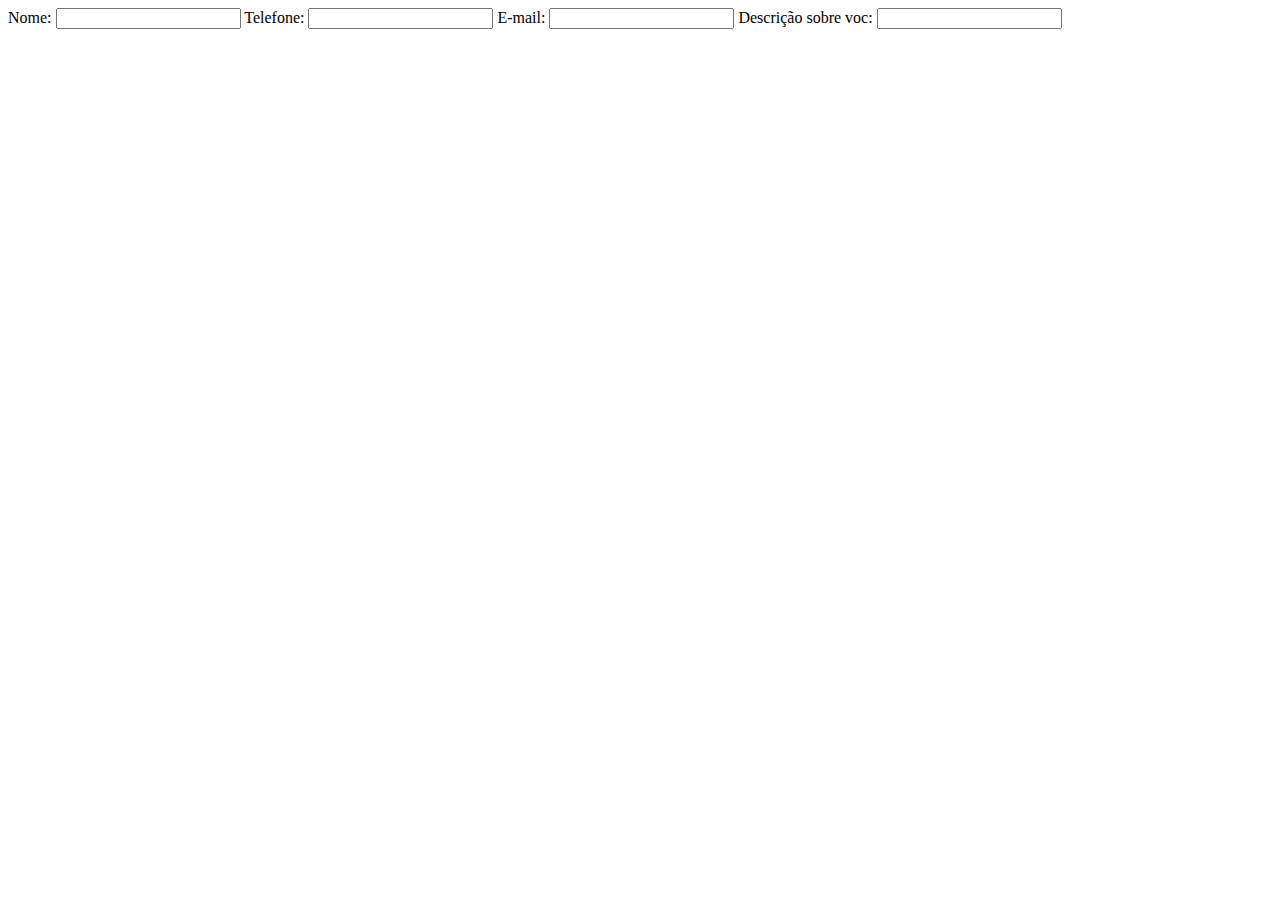
==== index.html @ 0bb5e3f6 "Comecei a fazer o formulário" ====
<!DOCTYPE html>
<html lang="pt-br">
<head>
    <meta charset="UTF-8">
    <meta name="viewport" content="width=device-width, initial-scale=1.0">
    <title>Formulário</title>
</head>
<body>
    <div>
        <form>
            <label>Nome:</label>
            <input type="text" />
            <label>Telefone:</label>
            <input type="tel" />
            <label>E-mail:</label>
            <input type="email" />
            <label>Descrição sobre voc:</label>
            <input type="text" />
        </form>
    </div>
</body>
</html>
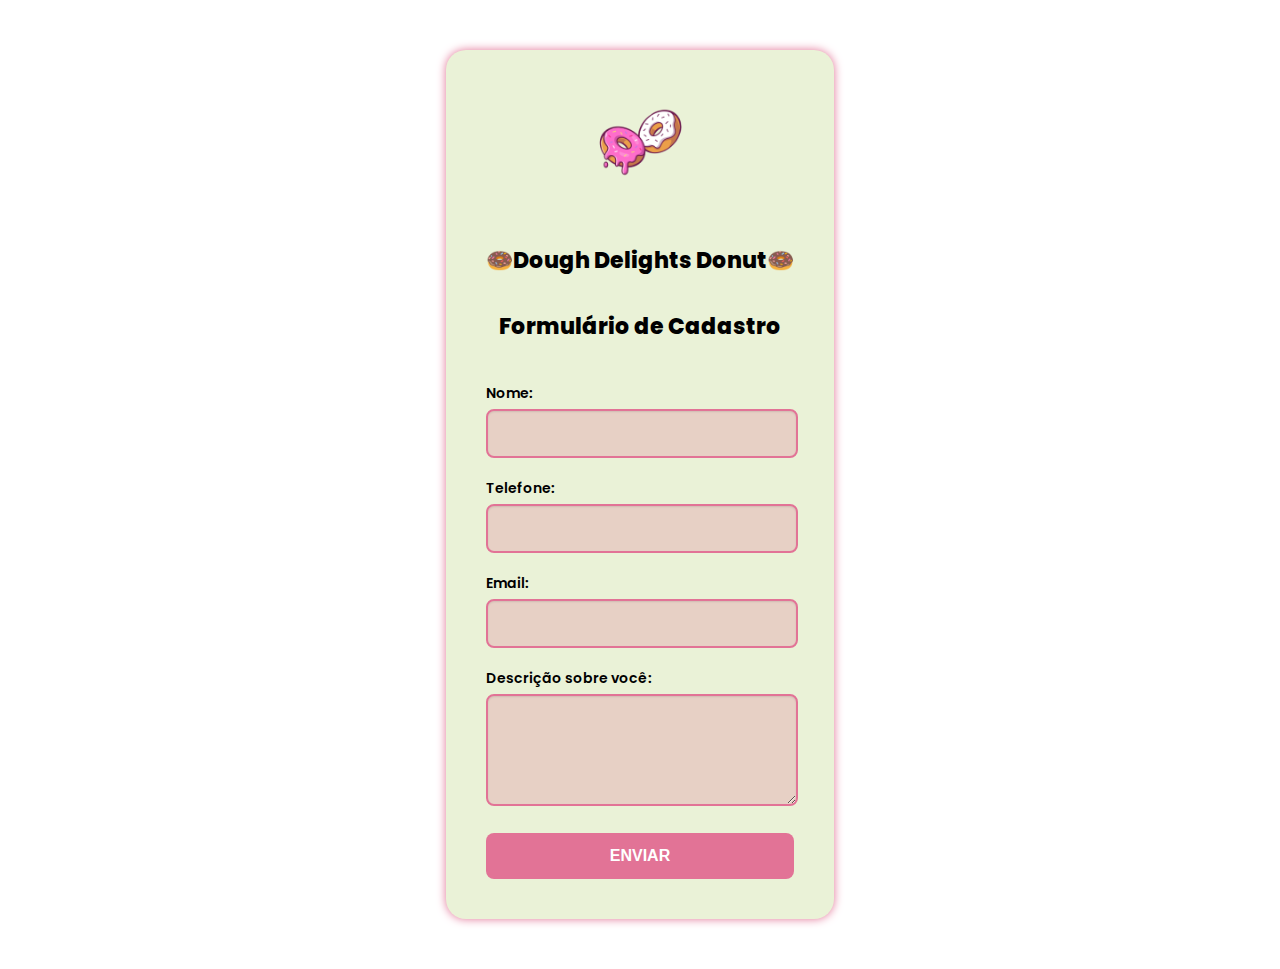
==== commit 0084e44a: "Customizei o formulário" ====
--- a/index.html
+++ b/index.html
@@ -1,22 +1,82 @@
 <!DOCTYPE html>
 <html lang="pt-br">
-<head>
-    <meta charset="UTF-8">
-    <meta name="viewport" content="width=device-width, initial-scale=1.0">
+  <head>
+    <meta charset="UTF-8" />
+    <meta name="viewport" content="width=device-width, initial-scale=1.0" />
     <title>Formulário</title>
-</head>
-<body>
-    <div>
-        <form>
-            <label>Nome:</label>
-            <input type="text" />
-            <label>Telefone:</label>
-            <input type="tel" />
-            <label>E-mail:</label>
-            <input type="email" />
-            <label>Descrição sobre voc:</label>
-            <input type="text" />
-        </form>
+    <link rel="preconnect" href="https://fonts.googleapis.com" />
+    <link rel="preconnect" href="https://fonts.gstatic.com" crossorigin />
+    <link
+      href="https://fonts.googleapis.com/css2?family=Poppins:ital,wght@0,100;0,200;0,300;0,400;0,500;0,600;0,700;0,800;0,900;1,100;1,200;1,300;1,400;1,500;1,600;1,700;1,800;1,900&display=swap"
+      rel="stylesheet"
+    />
+    <link rel="stylesheet" href="styles.css" />
+  </head>
+  <body>
+    <div class="container">
+      <header>
+        <img src="donuts icone.png" alt="Logo" class="logo" />
+        <h1 class="heading"> 🍩Dough Delights Donut🍩 <br> <br> Formulário de Cadastro
+        </h1>
+      </header>
+      <form action="#" method="post" class="form">
+        <div class="form-group">
+          <label for="nome">Nome:</label>
+          <input type="text" id="nome" name="nome" required />
+        </div>
+        <div class="form-group">
+          <label for="telefone">Telefone:</label>
+          <input type="tel" id="telefone" name="telefone" required />
+        </div>
+        <div class="form-group">
+          <label for="email">Email:</label>
+          <input type="email" id="email" name="email" required />
+        </div>
+        <div class="form-group">
+          <label for="descricao">Descrição sobre você:</label>
+          <textarea
+            id="descricao"
+            name="descricao"
+            rows="4"
+            required
+          ></textarea>
+        </div>
+        <button type="submit" class="btn">ENVIAR</button>
+      </form>
     </div>
-</body>
+    <script>
+      const form = document.querySelector(".form");
+      form.addEventListener("submit", enviarDados);
+
+      async function enviarDados(event) {
+        event.preventDefault();
+       
+        const nome = document.getElementById("nome").value;
+        const telefone = document.getElementById("telefone").value;
+        const email = document.getElementById("email").value;
+        const descricao = document.getElementById("descricao").value;
+
+        const dados = {
+          nome: nome,
+          telefone: telefone,
+          email: email,
+          descricao: descricao,
+        };
+        console.log(dados);
+        console.log(JSON.stringify(dados));
+
+        try {
+          await fetch("INSIRA O LINK DA SUA API AQUI", {
+            method: "POST",
+            headers: {
+              "Content-Type": "application/json",
+            },
+            body: JSON.stringify(dados),
+          });
+        } catch (error) {
+          console.log(error);
+        }
+      }
+    </script>
+  </body>
 </html>--- a/styles.css
+++ b/styles.css
@@ -0,0 +1,98 @@
+body {
+    display: flex;
+    flex-direction: columns;
+    margin: 0;
+    font-family: "Poppins", sans-serif;
+    font-style: normal;
+    background-color: #ffffff;
+    color: #2d2d2d; 
+    align-items: center;
+    justify-content: center;
+    justify-items: center;
+  }
+  
+  .container {
+    max-width: 600px;
+    margin: 50px 20px;
+    padding: 40px 40px;
+    background-color: #EAF2D7;
+    border-radius: 20px;
+    box-shadow: 0 0 10px #E27396;
+    display: flex;
+    flex-direction: column;
+    justify-content: center;
+  }
+  
+  header {
+    text-align: center;
+    margin-bottom: 40px;
+  }
+  
+  .logo {
+    width: 160px;
+    margin-bottom: 10px;
+  }
+  
+  .heading {
+    font-size: 22px;
+    font-weight: 800;
+    color: #000000;
+    margin: 0;
+  }
+  
+  .form-group {
+    margin-bottom: 20px;
+  }
+  
+  label {
+    display: block;
+    font-size: 14px;
+    font-weight: 600;
+    margin-bottom: 5px;
+    color: #000000; 
+  }
+  
+  input[type="text"],
+  input[type="tel"],
+  input[type="email"],
+  textarea {
+    width: calc(100% - 24px); 
+    padding: 12px;
+    border: 2px solid #E27396; 
+    border-radius: 8px;
+    background-color: #e2739643; 
+    font-size: 14px;
+    font-family: "Poppins", sans-serif;
+    box-shadow: inset 0 1px 2px rgba(0, 0, 0, 0.1);
+    transition: border-color 0.3s ease;
+  }
+  
+  textarea {
+    resize: vertical;
+  }
+  
+  input[type="text"]:focus,
+  input[type="tel"]:focus,
+  input[type="email"]:focus,
+  textarea:focus {
+    border-color: #E27396; 
+    outline-color:#b8184b;
+  }
+  
+  
+  .btn {
+    background-color: #E27396; 
+    color: #ffffff; 
+    width: 100%; 
+    padding: 14px;
+    border: none;
+    border-radius: 8px;
+    cursor: pointer;
+    font-size: 16px;
+    font-weight: 700;
+    transition: background-color 0.3s ease;
+  }
+  
+  .btn:hover {
+    background-color: #c9265adf; 
+  }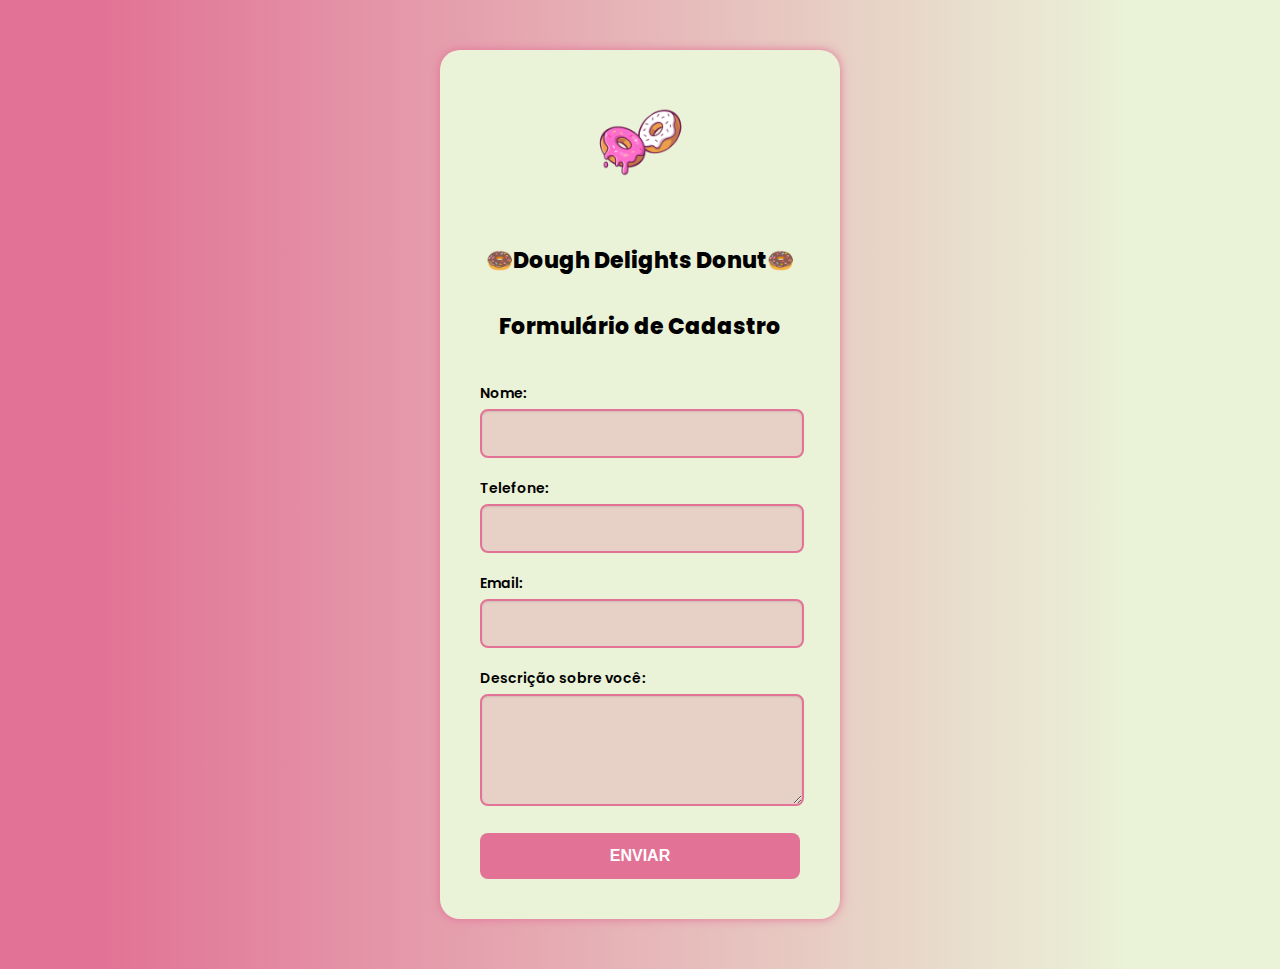
==== commit ac6de354: "inseri o link da api" ====
--- a/index.html
+++ b/index.html
@@ -66,7 +66,7 @@
         console.log(JSON.stringify(dados));
 
         try {
-          await fetch("INSIRA O LINK DA SUA API AQUI", {
+          await fetch("https://my-first-database.onrender.com/formulario", {
             method: "POST",
             headers: {
               "Content-Type": "application/json",
--- a/styles.css
+++ b/styles.css
@@ -4,7 +4,8 @@
     margin: 0;
     font-family: "Poppins", sans-serif;
     font-style: normal;
-    background-color: #ffffff;
+    background: rgb(226,115,150);
+    background: linear-gradient(90deg, rgba(226,115,150,1) 8%, rgba(234,242,215,1) 88%);
     color: #2d2d2d; 
     align-items: center;
     justify-content: center;
@@ -12,6 +13,7 @@
   }
   
   .container {
+    width: 25%;
     max-width: 600px;
     margin: 50px 20px;
     padding: 40px 40px;
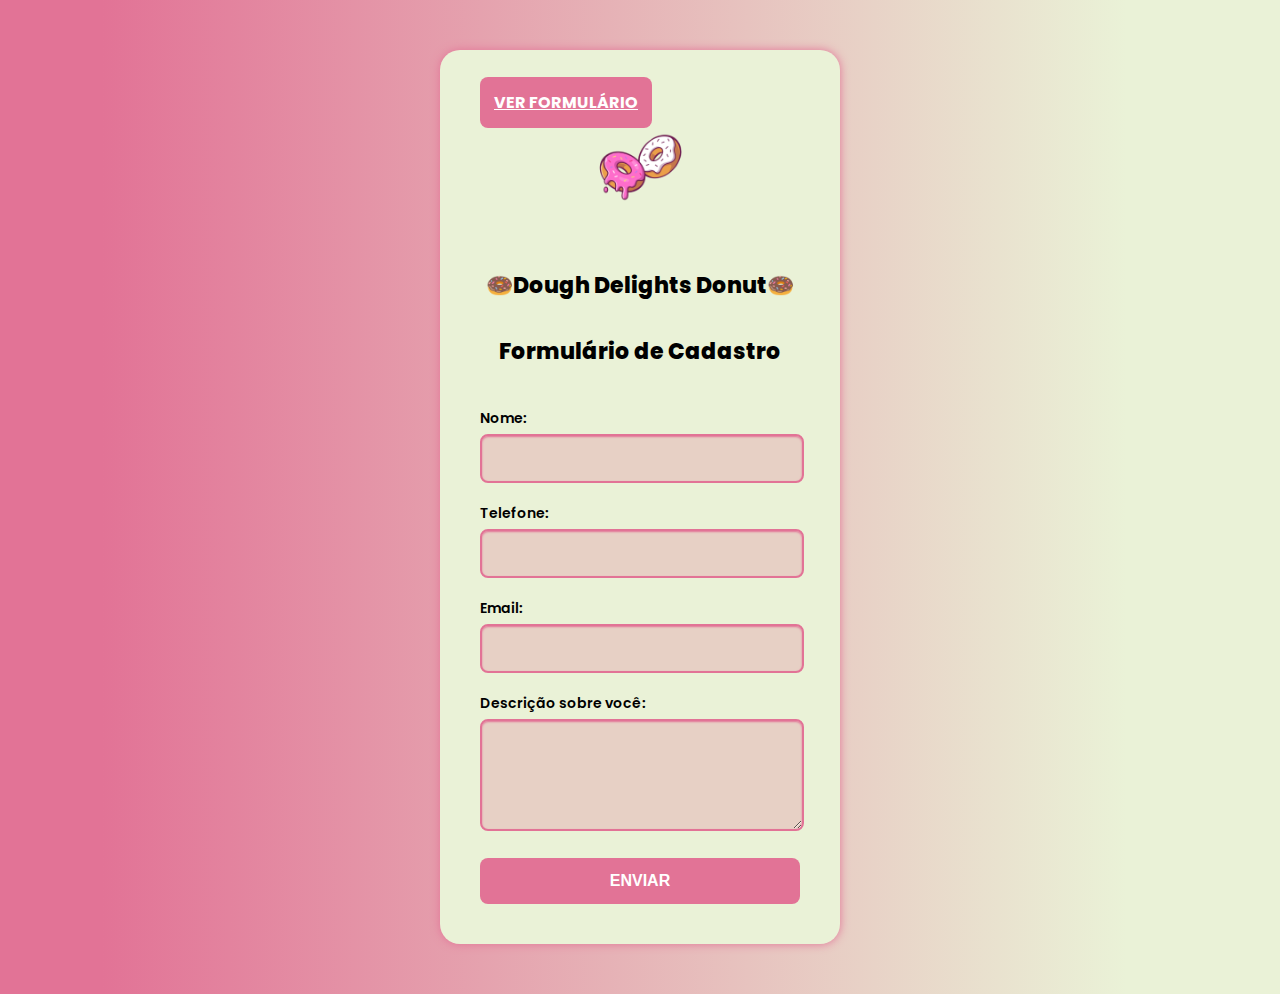
==== commit 84bd7fd1: "fiz um botao para ver formulario" ====
--- a/index.html
+++ b/index.html
@@ -1,82 +1,100 @@
 <!DOCTYPE html>
 <html lang="pt-br">
-  <head>
-    <meta charset="UTF-8" />
-    <meta name="viewport" content="width=device-width, initial-scale=1.0" />
-    <title>Formulário</title>
-    <link rel="preconnect" href="https://fonts.googleapis.com" />
-    <link rel="preconnect" href="https://fonts.gstatic.com" crossorigin />
-    <link
-      href="https://fonts.googleapis.com/css2?family=Poppins:ital,wght@0,100;0,200;0,300;0,400;0,500;0,600;0,700;0,800;0,900;1,100;1,200;1,300;1,400;1,500;1,600;1,700;1,800;1,900&display=swap"
-      rel="stylesheet"
-    />
-    <link rel="stylesheet" href="styles.css" />
-  </head>
-  <body>
-    <div class="container">
-      <header>
-        <img src="donuts icone.png" alt="Logo" class="logo" />
-        <h1 class="heading"> 🍩Dough Delights Donut🍩 <br> <br> Formulário de Cadastro
-        </h1>
-      </header>
-      <form action="#" method="post" class="form">
-        <div class="form-group">
-          <label for="nome">Nome:</label>
-          <input type="text" id="nome" name="nome" required />
-        </div>
-        <div class="form-group">
-          <label for="telefone">Telefone:</label>
-          <input type="tel" id="telefone" name="telefone" required />
-        </div>
-        <div class="form-group">
-          <label for="email">Email:</label>
-          <input type="email" id="email" name="email" required />
-        </div>
-        <div class="form-group">
-          <label for="descricao">Descrição sobre você:</label>
-          <textarea
-            id="descricao"
-            name="descricao"
-            rows="4"
-            required
-          ></textarea>
-        </div>
-        <button type="submit" class="btn">ENVIAR</button>
-      </form>
+
+<head>
+  <meta charset="UTF-8" />
+  <meta name="viewport" content="width=device-width, initial-scale=1.0" />
+  <title>Formulário</title>
+  <link rel="preconnect" href="https://fonts.googleapis.com" />
+  <link rel="preconnect" href="https://fonts.gstatic.com" crossorigin />
+  <link
+    href="https://fonts.googleapis.com/css2?family=Poppins:ital,wght@0,100;0,200;0,300;0,400;0,500;0,600;0,700;0,800;0,900;1,100;1,200;1,300;1,400;1,500;1,600;1,700;1,800;1,900&display=swap"
+    rel="stylesheet" />
+  <link rel="stylesheet" href="styles.css" />
+</head>
+
+<body>
+  <div class="container">
+    <div class="buttons">
+      <a href="listagem.html" class="btn">VER FORMULÁRIO</a>
+
     </div>
-    <script>
-      const form = document.querySelector(".form");
-      form.addEventListener("submit", enviarDados);
+    <header>
+      <img src="donuts icone.png" alt="Logo" class="logo" />
+      <h1 class="heading"> 🍩Dough Delights Donut🍩 <br> <br> Formulário de Cadastro
+      </h1>
+    </header>
+    <form action="#" method="post" class="form">
+      <div class="form-group">
+        <label for="nome">Nome:</label>
+        <input type="text" id="nome" name="nome" required />
+      </div>
+      <div class="form-group">
+        <label for="telefone">Telefone:</label>
+        <input type="tel" id="telefone" name="telefone" required />
+      </div>
+      <div class="form-group">
+        <label for="email">Email:</label>
+        <input type="email" id="email" name="email" required />
+      </div>
+      <div class="form-group">
+        <label for="descricao">Descrição sobre você:</label>
+        <textarea id="descricao" name="descricao" rows="4" required></textarea>
+      </div>
+      <button type="submit" class="btn">ENVIAR</button>
+    </form>
+  </div>
+  <script>
+    const form = document.querySelector(".form");
+    form.addEventListener("submit", enviarDados);
 
-      async function enviarDados(event) {
-        event.preventDefault();
-       
-        const nome = document.getElementById("nome").value;
-        const telefone = document.getElementById("telefone").value;
-        const email = document.getElementById("email").value;
-        const descricao = document.getElementById("descricao").value;
+    async function enviarDados(event) {
+      event.preventDefault();
 
-        const dados = {
-          nome: nome,
-          telefone: telefone,
-          email: email,
-          descricao: descricao,
-        };
-        console.log(dados);
-        console.log(JSON.stringify(dados));
+      const nome = document.getElementById("nome").value;
+      const telefone = document.getElementById("telefone").value;
+      const email = document.getElementById("email").value;
+      const descricao = document.getElementById("descricao").value;
 
-        try {
-          await fetch("https://my-first-database.onrender.com/formulario", {
-            method: "POST",
-            headers: {
-              "Content-Type": "application/json",
-            },
-            body: JSON.stringify(dados),
-          });
-        } catch (error) {
-          console.log(error);
-        }
+      const dados = {
+        nome: nome,
+        telefone: telefone,
+        email: email,
+        descricao: descricao,
+      };
+      console.log(dados);
+      console.log(JSON.stringify(dados));
+
+      try {
+        await fetch("https://my-first-database.onrender.com/formulario", {
+          method: "POST",
+          headers: {
+            "Content-Type": "application/json",
+          },
+          body: JSON.stringify(dados),
+
+        }).then(
+          (response) => {
+            if (response.ok) {
+              document.getElementById("nome").value = '';
+              document.getElementById("telefone").value = '';
+              document.getElementById("email").value = '';
+              document.getElementById("descricao").value = '';
+
+              alert("Formulário enviado com sucesso!");
+
+            } else {
+              alert("Erro ao enviar o formulário");
+            }
+          }
+
+
+        );
+      } catch (error) {
+        console.log(error);
       }
-    </script>
-  </body>
+    }
+  </script>
+</body>
+
 </html>--- a/styles.css
+++ b/styles.css
@@ -28,6 +28,7 @@
   header {
     text-align: center;
     margin-bottom: 40px;
+   
   }
   
   .logo {
@@ -65,7 +66,7 @@
     background-color: #e2739643; 
     font-size: 14px;
     font-family: "Poppins", sans-serif;
-    box-shadow: inset 0 1px 2px rgba(0, 0, 0, 0.1);
+    box-shadow: inset 0 1px 2px #E27396;
     transition: border-color 0.3s ease;
   }
   
@@ -97,4 +98,80 @@
   
   .btn:hover {
     background-color: #c9265adf; 
-  }+  }
+
+  /* Estilização da tabela */
+.container {
+  margin: 50px 20px;
+  padding: 40px 40px;
+  background-color: #EAF2D7; /* branco */
+  border-radius: 20px;
+  box-shadow: 0 0 10px #E27396;
+  display: flex;
+  flex-direction: column;
+  justify-content: center;
+}
+
+main {
+  max-width: 1200px;
+  margin: 20px auto;
+  padding: 20px;
+  background-color: #EAF2D7;
+  border-radius: 6px;
+  box-shadow: 0 0 10px #E27396;
+}
+
+.container-tabela {
+  max-width: 100%;
+  min-width: 700px;
+  background-color: #fff;
+  border-radius: 8px;
+  border: 1px solid#b8184b;
+  overflow: hidden;
+  margin-top: 20px;
+}
+
+table {
+  width: 100%;
+  border-collapse: collapse;
+}
+th,
+td {
+  padding: 10px 20px;
+  text-align: left;
+  border-bottom: 1px solid #ddd;
+}
+th {
+  background-color: #E27396;
+  color:#fff
+}
+
+tr:nth-child(odd) {
+  background-color: #eba3ba58;
+}
+
+tr:nth-child(even) {
+  background-color: #e2739650;
+}
+
+.tabela-vazia span {
+  display: block;
+  text-align: center;
+  width: 100%;
+  font-weight: 600;
+  margin: 0 auto;
+  font-size: 18px;
+  color: #E27396;
+}
+
+.btn-excluir {
+  padding: 5px 10px;
+  background-color: #E27396;
+  color: white;
+  border: none;
+  border-radius: 4px;
+  cursor: pointer;
+}
+.btn-excluir:hover {
+  background-color: #c9265adf;
+}
